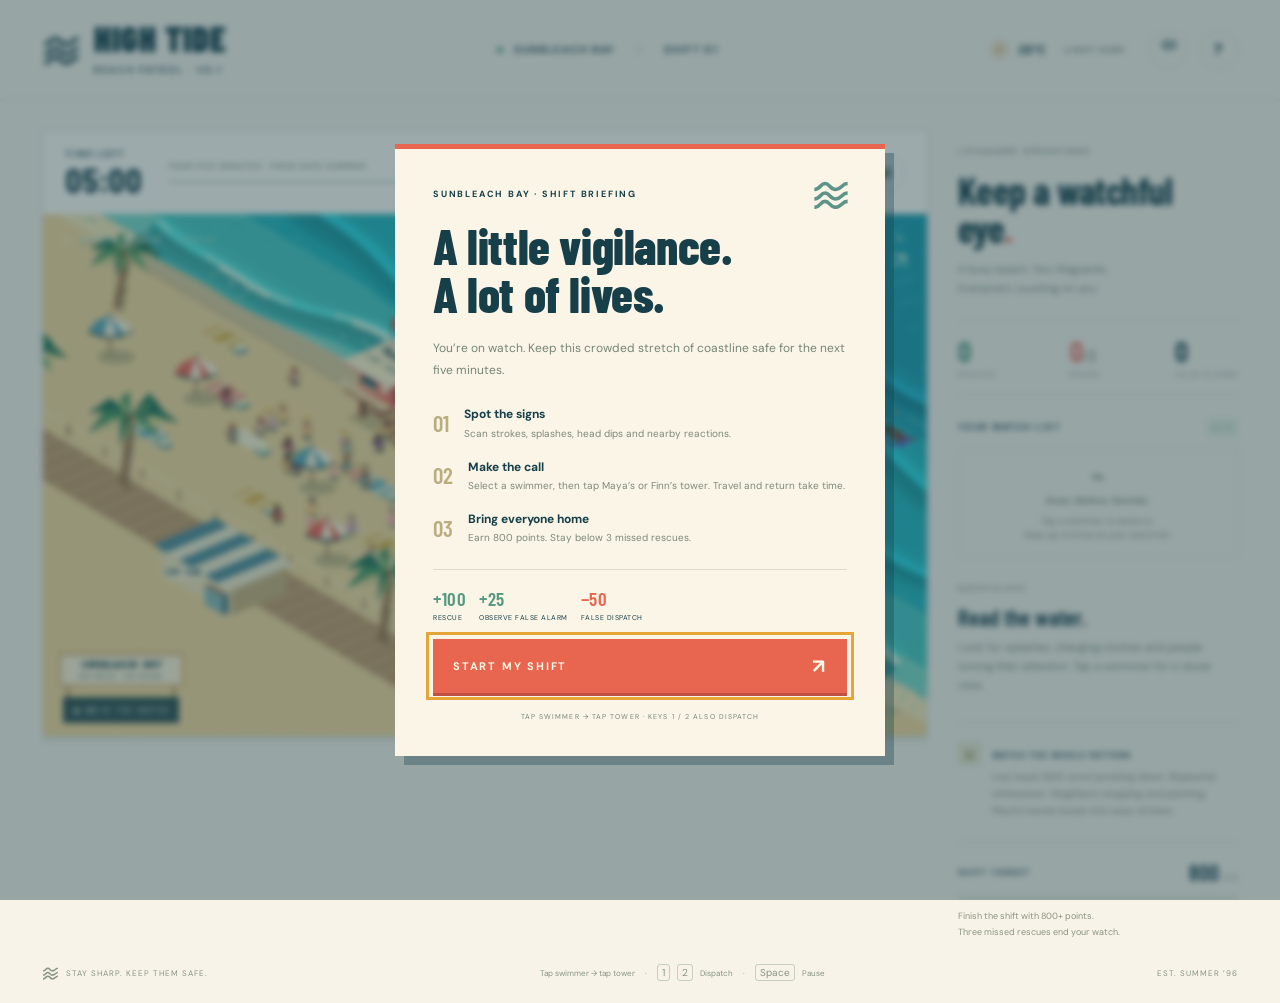
==== pixel.html @ c66c9a75 "Publish HIGH TIDE v0.1 playable browser build" ====
<!doctype html>
<html lang="en">
  <head>
    <meta charset="UTF-8" />
    <meta name="viewport" content="width=device-width, initial-scale=1.0, viewport-fit=cover" />
    <meta name="theme-color" content="#123c49" />
    <meta name="description" content="HIGH TIDE — a five-minute pixel-art lifeguard dispatch game." />
    <title>HIGH TIDE • Sunbleach Bay</title>
    <link rel="icon" href="data:image/svg+xml,%3Csvg xmlns='http://www.w3.org/2000/svg' viewBox='0 0 32 32'%3E%3Crect width='32' height='32' rx='5' fill='%23173f49'/%3E%3Cpath d='M5 12q5-8 11 0t11 0M5 21q5-8 11 0t11 0' fill='none' stroke='%23f7f3e9' stroke-width='3'/%3E%3C/svg%3E" />
    <script type="module" crossorigin src="./assets/main-Bx2XAbq7.js"></script>
    <link rel="modulepreload" crossorigin href="./assets/audio-CLJ6PYyp.js">
    <link rel="stylesheet" crossorigin href="./assets/main-CdymdX1Z.css">
  </head>
  <body>
    <main id="app"></main>
  </body>
</html>
---- assets/main-CdymdX1Z.css ----
@import "https://fonts.googleapis.com/css2?family=Barlow+Condensed:wght@500;600;700;800;900&family=DM+Sans:wght@400;500;600;700&display=swap";:root{color:#173f49;font-synthesis:none;--navy:#173f49;--cream:#f7f3e9;--red:#e86550;--green:#348575;--muted:#7a8b85;background:#f7f3e9;font-family:DM Sans,Arial,sans-serif}*{box-sizing:border-box}body{margin:0}button,a{-webkit-tap-highlight-color:transparent}button{font:inherit;cursor:pointer;color:inherit}button:disabled{cursor:default}button:focus-visible,a:focus-visible,canvas:focus-visible{outline-offset:4px;outline:3px solid #e6a537}button{transition:background .15s,transform .15s}button:active:not(:disabled){transform:translateY(2px)}[hidden]{display:none!important}.topbar{border-bottom:1px solid #d9dfd5;justify-content:space-between;align-items:center;gap:24px;height:100px;padding:0 3.3%;display:flex}.brand{color:var(--navy);letter-spacing:1px;align-items:center;gap:13px;font:900 35px/.9 Barlow Condensed,Arial Narrow,sans-serif;text-decoration:none;display:flex}.brand svg{width:39px;height:35px}.brand small{letter-spacing:2.1px;margin-top:9px;font:600 9px DM Sans,sans-serif;display:block}.location{letter-spacing:1.7px;font-size:10px;font-weight:700}.live-dot{background:#49987c;border-radius:50%;width:6px;height:6px;margin-right:7px;display:inline-block}.divider{color:#b5bdb2;margin:0 18px}.top-actions{align-items:center;gap:13px;display:flex}.weather{align-items:center;gap:8px;font-size:12px;font-weight:700;display:flex}.weather svg{color:#cb953e;width:21px;height:21px}.weather span{color:#77867b;letter-spacing:1px;margin:0 10px;font-size:9px}.icon-button{background:0 0;border:1px solid #d4dacf;border-radius:50%;flex-shrink:0;place-items:center;width:38px;height:38px;display:grid;position:relative}.icon-button:hover{background:#e9eadb}.icon-button svg{width:16px;height:16px}.help-button{font-size:16px;font-weight:700}#sound[aria-pressed=false] i{background:var(--navy);width:21px;height:2px;position:absolute;transform:rotate(-45deg)}.game-shell{grid-template-columns:minmax(0,1fr) 280px;gap:30px;max-width:1800px;margin:auto;padding:30px 3.3% 20px;display:grid}.play-column{background:#fffcf4;border:1px solid #d4d9cd;min-width:0;box-shadow:0 5px #e6e8dc}.shift-bar{align-items:center;gap:26px;height:83px;padding:15px 22px;display:flex}.eyebrow{letter-spacing:1.8px;font-size:9px;font-weight:700}.shift-clock,.score-box{flex-direction:column;gap:3px;display:flex}.shift-clock strong,.score-box strong{font-variant-numeric:tabular-nums;min-width:70px;font-family:Barlow Condensed,monospace;font-size:34px;font-weight:700;line-height:1}.score-box{text-align:right}.shift-track{flex:1}.shift-track>div:first-child{letter-spacing:1px;color:#788b80;justify-content:space-between;gap:10px;margin-bottom:9px;font-size:8px;font-weight:600;display:flex}.track{background:#e1e7d8;height:4px;overflow:hidden}.track i{background:#76a794;height:100%;transition:width .3s;display:block}.beach-wrap{aspect-ratio:1100/650;background:#26b2b7;position:relative;overflow:hidden}.beach-wrap canvas{width:100%;height:100%;image-rendering:pixelated;touch-action:none;display:block}.scene-label{color:#effde9;letter-spacing:1.5px;text-shadow:0 1px #247b79;font-size:9px;font-weight:700;position:absolute;top:20px;left:20px}.scene-label .live-dot{background:#f6ebae}.scene-label>span:last-child{opacity:.65;margin-left:14px;font-size:8px}.scene-compass{color:#e3f7d9;flex-direction:column;align-items:center;font-size:10px;display:flex;position:absolute;top:18px;right:20px}.scene-compass span{font-size:24px}.scene-bottom{letter-spacing:1.3px;color:#f9f2d3;text-shadow:1px 1px #326d6b;justify-content:space-between;font-size:8px;display:flex;position:absolute;bottom:13px;left:20px;right:20px}.scene-bottom span:first-child{background:#173f49db;padding:8px 10px}.scene-bottom span:last-child{align-self:end;padding:8px}.dispatch-deck{padding:18px 20px 20px}.deck-heading{justify-content:space-between;gap:10px;margin-bottom:13px;display:flex}.deck-heading>span:last-child{letter-spacing:1px;color:#899186;font-size:8px}.guard-grid{grid-template-columns:1fr 1fr;gap:15px;display:grid}.guard-card{text-align:left;background:#f4f3e9;border:1px solid #d7ddcf;border-left:3px solid #81ad94;align-items:center;gap:14px;min-height:85px;padding:12px;display:flex}.guard-card:hover:not(:disabled),.guard-card.can-dispatch{background:#e5eee0;border-color:#88ac93}.guard-info{flex:1;min-width:0}.guard-name{letter-spacing:1px;align-items:center;gap:7px;font:700 22px/1 Barlow Condensed,sans-serif;display:flex}kbd{vertical-align:middle;border:1px solid #c5cec1;border-radius:3px;padding:1px 4px;font:10px DM Sans,sans-serif}.guard-status{letter-spacing:.8px;color:#498a76;margin:9px 0 7px;font-size:8px;font-weight:700;display:block}.guard-track{background:#d8dfce;height:3px;display:block}.guard-track i{background:#86ad8c;height:100%;display:block}.guard-action{letter-spacing:.5px;white-space:nowrap;font-size:9px;font-weight:700}.guard-card.busy .guard-status{color:#b77734}.guard-card.busy .guard-track i{background:#d6ae6a}.portrait{width:44px;height:57px;image-rendering:pixelated;background:#e5d5a9;flex-shrink:0;position:relative;overflow:hidden}.portrait i{display:block;position:absolute}.portrait .hair{background:#6b4431;width:25px;height:27px;top:7px;left:9px}.portrait .face{background:#d8a174;width:20px;height:21px;top:14px;left:12px}.portrait .glasses{background:var(--navy);border-right:5px solid #274655;width:23px;height:5px;top:19px;left:12px}.portrait .body{background:#e5654e;width:34px;height:25px;top:36px;left:7px}.portrait .cross{color:#fff0d4;font:700 22px monospace;top:34px;left:18px}.portrait-0 .hair:after{content:"";background:#ed7156;width:31px;height:9px;position:absolute;top:-4px;left:0}.portrait-1 .hair{background:#ddbd6a;width:30px;left:6px}.portrait-1 .face{background:#edbd84}.watch-panel{flex-direction:column;padding-top:8px;display:flex}.watch-title .eyebrow{color:#7d8b7f;font-size:8px}.watch-title h1{letter-spacing:-.5px;max-width:225px;margin:13px 0;font:700 38px/.99 Barlow Condensed,sans-serif}.watch-title h1 span{color:var(--red)}.watch-title p{color:#7b897e;margin:0 0 22px;font-size:11px;line-height:1.7}.watch-summary{border-top:1px solid #d8dfd1;border-bottom:1px solid #d8dfd1;justify-content:space-between;margin-bottom:23px;padding:15px 0;display:flex}.watch-summary>div{flex-direction:column;gap:5px;display:flex}.watch-summary strong{font:600 29px/1 Barlow Condensed,sans-serif}.watch-summary strong span{color:#99a291;font-size:16px}.watch-summary>div>span{letter-spacing:1px;color:#7b887b;font-size:7px}.watch-summary>div:first-child strong{color:#3e8b76}.watch-summary>div:nth-child(2) strong{color:var(--red)}.section-label{justify-content:space-between;align-items:center;margin-bottom:12px;display:flex}.section-label h2{letter-spacing:1.5px;margin:0;font-size:9px}.section-label>span{color:#5e9b81;letter-spacing:.5px;background:#e3ecdd;padding:5px 6px;font-size:7px}#incidents{min-height:100px}.all-clear{text-align:center;color:#7f9280;border:1px dashed #cfd9c9;padding:14px 7px}.all-clear>span{font-size:26px;line-height:24px;display:block}.all-clear strong{font-size:10px}.all-clear p{margin:5px 0 0;font-size:9px}.incident{text-align:left;background:#f5ebd3;border:1px solid #e6d4a6;align-items:center;gap:9px;width:100%;min-height:57px;margin-bottom:8px;padding:11px 8px;display:flex}.incident.danger{background:#f8e8dd;border-color:#e9baaa}.incident.selected{outline-offset:1px;outline:2px solid #527e73}.incident-icon{color:#fff9db;background:#e0b858;place-items:center;width:25px;height:29px;font:700 20px Barlow Condensed,sans-serif;display:grid}.danger .incident-icon{background:var(--red)}.incident strong{font-size:11px;display:block}.incident small{color:#8d8675;margin-top:5px;font-size:8px;display:block}.incident-time{white-space:nowrap;margin-left:auto;font-size:9px;font-weight:700}.selection{border-bottom:1px solid #d6dfcf;margin-bottom:19px;padding:18px 0}.selection .eyebrow{color:#9b9e8c;font-size:8px}.selection h2{margin:7px 0;font:600 23px Barlow Condensed,sans-serif}.selection p{color:#778a7a;margin:0;font-size:11px;line-height:1.7}#selection-meta{color:#538b79;letter-spacing:.6px;margin-top:10px;font-size:8px;line-height:1.5}.field-note{align-items:start;gap:11px;margin-bottom:23px;display:flex}.note-icon{color:#9b9762;background:#e8e5c9;flex-shrink:0;place-items:center;width:23px;height:23px;font:700 19px Barlow Condensed,sans-serif;display:grid}.field-note strong{letter-spacing:1px;font-size:8px}.field-note p{color:#84917d;margin:5px 0 0;font-size:10px;line-height:1.7}.goal{border-top:1px solid #d7decf;grid-template-columns:1fr auto;align-items:center;gap:10px;margin-top:auto;padding-top:16px;display:grid}.goal>span{letter-spacing:1.4px;font-size:8px;font-weight:700}.goal>strong{font:600 22px Barlow Condensed,sans-serif}.goal small{color:#89917f;font:8px DM Sans,sans-serif}.goal .track{grid-column:1/-1}.goal p{color:#8b937f;grid-column:1/-1;margin:0;font-size:9px;line-height:1.7}footer{letter-spacing:1px;color:#879482;justify-content:space-between;gap:20px;padding:4px 3.3% 22px;font-size:8px;display:flex}footer>span{align-items:center;gap:7px;display:flex}footer svg{width:17px;height:14px}footer i{margin:0 3px;font-style:normal}footer>span:nth-child(2){letter-spacing:0}.toast{color:#fff4d7;text-align:center;opacity:0;pointer-events:none;background:#163f49ed;max-width:85%;padding:10px 18px;font-size:11px;line-height:1.5;transition:all .2s;position:absolute;bottom:50px;left:50%;transform:translate(-50%,8px)}.toast.visible{opacity:1;transform:translate(-50%)}.overlay{-webkit-backdrop-filter:blur(3px);backdrop-filter:blur(3px);z-index:20;background:#133b496b;place-items:center;padding:20px;display:grid;position:fixed;inset:0;overflow:auto}.modal{border-top:5px solid var(--red);background:#faf5e7;width:min(100%,490px);max-height:calc(100dvh - 40px);padding:32px 38px;position:relative;overflow:auto;box-shadow:9px 9px #143d4955}.modal-mark{color:#5d9489;width:38px;position:absolute;top:31px;right:35px}.modal h2{color:var(--navy);letter-spacing:-.4px;margin:20px 0;font:800 49px/.98 Barlow Condensed,sans-serif}.modal>p{color:#768576;font-size:12px;line-height:1.8}.briefing-steps{margin:23px 0}.briefing-steps>div{align-items:center;gap:15px;margin-bottom:15px;display:flex}.briefing-steps b{color:#baad7f;font:600 23px Barlow Condensed,sans-serif}.briefing-steps span{color:#7f8877;font-size:10px;line-height:1.7}.briefing-steps strong{color:var(--navy);font-size:12px;display:block}.scoring{letter-spacing:.5px;border-top:1px solid #dddcca;gap:13px;padding:17px 0;font-size:7px;display:flex}.scoring b{color:#569781;margin-bottom:3px;font:600 19px Barlow Condensed,sans-serif;display:block}.scoring span:last-child b{color:var(--red)}.primary{background:var(--red);color:#fff9e4;letter-spacing:1.8px;text-align:left;border:0;justify-content:space-between;align-items:center;width:100%;min-height:49px;padding:14px 20px;font-size:11px;font-weight:700;display:flex;box-shadow:0 3px #be5144}.primary:hover{background:#d75c49}.primary span{font-size:20px}.modal p.modal-foot{letter-spacing:1.1px;text-align:center;margin:18px 0 0;font-size:7px}.secondary{letter-spacing:1px;background:0 0;border:1px solid #cdd8c6;width:100%;margin-top:14px;padding:12px;font-size:10px}.result-symbol{color:#c9a04f;margin-bottom:15px;font-size:35px}.result-stats{border-block:1px solid #d9decd;justify-content:space-between;margin:15px 0;padding:20px 0;display:flex}.result-stats span{color:#819079;letter-spacing:1px;font-size:8px}.result-stats strong{color:var(--navy);margin-bottom:5px;font:700 36px Barlow Condensed,sans-serif;display:block}@media (width>=1600px){.game-shell{grid-template-columns:minmax(0,1fr) 310px}.watch-title h1{font-size:45px}.watch-title p,.selection p{font-size:12px}.watch-summary{padding:22px 0}.watch-panel{padding:16px 0}.incident{padding:15px 10px}.incident strong{font-size:12px}}@media (width<=1150px){.location{display:none}.game-shell{grid-template-columns:minmax(0,1fr) 240px;gap:20px;padding:24px 22px}.topbar{height:85px;padding:0 24px}.guard-action{display:none}.shift-track>div:first-child>span:first-child{max-width:170px;font-size:7px;line-height:1.5}.shift-bar{gap:16px;padding:15px}.dispatch-deck{padding:15px}.guard-grid{gap:10px}.guard-card{gap:10px;padding:10px}.watch-title h1{font-size:34px}.guard-status,.deck-heading>span:last-child{font-size:7px}footer{padding-inline:24px}footer>span:last-child{display:none}}@media (width<=800px){.topbar{height:75px;padding:0 18px}.brand{font-size:28px}.brand svg{width:30px}.brand small{font-size:7px}.weather{font-size:10px}.weather span{display:none}.top-actions{gap:8px}.game-shell{flex-direction:column;gap:20px;padding:16px;display:flex}.watch-panel{grid-template-columns:1fr 1fr;gap:18px;padding:0;display:grid}.watch-title{display:none}.watch-summary{grid-column:1/-1;margin:0;padding:12px 18px}.watch-summary strong{font-size:25px}.watch-summary>div>span{font-size:8px}.selection{border:0;margin:0;padding:0}.incident-section{grid-column:1}.field-note{display:none}.goal{grid-column:1/-1;margin:0}.goal p{display:none}.shift-bar{height:74px}.shift-clock strong,.score-box strong{font-size:30px}.scene-label{font-size:7px;top:13px;left:13px}.scene-compass{top:12px;right:12px}.scene-bottom{font-size:6px;bottom:8px;left:12px;right:12px}.scene-bottom span:last-child{display:none}footer{padding:0 18px 18px}footer>span:nth-child(2){display:none}.guard-card{min-height:83px}.toast{font-size:10px;bottom:37px}.icon-button{width:38px;height:38px}}@media (width<=480px){.topbar{height:68px;padding:0 13px}.brand{gap:8px;font-size:25px}.brand svg{width:26px}.brand small{letter-spacing:1.5px;font-size:6px}.weather{display:none}.game-shell{gap:14px;padding:10px}.shift-bar{gap:13px;height:69px;padding:12px}.shift-track>div:first-child>span:first-child{display:none}.shift-track>div:first-child{justify-content:end}.eyebrow{letter-spacing:1.3px;font-size:8px}.shift-clock strong,.score-box strong{min-width:59px;font-size:29px}.beach-wrap{aspect-ratio:1.2;scrollbar-width:thin;overflow:auto}.beach-wrap canvas{width:660px;max-width:none;height:390px}.scene-label{pointer-events:none;height:0;display:block;position:sticky;top:12px;left:12px;transform:translateY(-380px)}.scene-compass,.scene-bottom{display:none}.toast{z-index:10;width:max-content;max-width:90%;position:fixed;top:130px;bottom:auto;left:50%}.dispatch-deck{padding:12px 9px}.deck-heading{margin-bottom:10px}.deck-heading>span:last-child{letter-spacing:.4px;font-size:6px}.guard-grid{gap:8px}.guard-card{gap:7px;min-height:76px;padding:8px 6px}.guard-name{font-size:20px}.portrait{width:33px;height:49px}.portrait .face{left:8px}.portrait .hair{left:5px}.portrait .glasses{left:8px}.portrait .body{left:3px}.portrait .cross{left:14px}.guard-status{letter-spacing:.25px;font-size:6px}.watch-panel{gap:12px}.selection p{font-size:10px}.selection h2{font-size:21px}.section-label h2{letter-spacing:.7px;font-size:8px}.section-label>span{padding:4px;font-size:6px}.incident{gap:6px;padding:8px 5px}.incident strong{font-size:10px}.incident small{font-size:7px}.incident-icon{flex-shrink:0;width:20px}.incident-time{font-size:7px}.all-clear strong{font-size:9px}.all-clear p{font-size:8px}.goal{padding-top:12px}.modal{padding:25px 23px}.modal h2{font-size:42px}.modal-mark{width:30px;right:23px}.modal .eyebrow{font-size:7px}.modal-intro{font-size:11px}.scoring{gap:12px}.modal>p{font-size:11px}.briefing-steps{margin:18px 0}.briefing-steps>div{margin-bottom:12px}.beach-wrap{aspect-ratio:auto;height:330px;overflow:auto hidden}.beach-wrap canvas{touch-action:pan-x}.scene-label{transform:translateY(-380px)}.beach-wrap:after{content:"SWIPE TO SCAN THE BEACH ↔";color:#fff4d7;letter-spacing:1px;pointer-events:none;background:#173f49bb;width:max-content;padding:5px 7px;font-size:7px;display:block;position:sticky;bottom:10px;left:12px;transform:translateY(-80px)}.icon-button{min-width:40px;min-height:40px}body{padding-bottom:118px}.dispatch-deck{z-index:12;padding:11px 12px max(11px,env(safe-area-inset-bottom));background:#faf6e9;border-top:1px solid #cbd7c3;position:fixed;bottom:0;left:0;right:0;box-shadow:0 -4px 16px #173f4914}.icon-button{width:44px;height:44px}.topbar{padding-left:max(13px,env(safe-area-inset-left));padding-right:max(13px,env(safe-area-inset-right))}}#binocular-view{object-fit:contain;width:100%;height:auto;max-height:170px;image-rendering:pixelated;background:#27b6bc;border:3px solid #173f49;margin:0 0 13px}.watch-toggle{color:#345e52;letter-spacing:.8px;background:#e6eee1;border:1px solid #a9bfad;width:100%;min-height:44px;margin-top:12px;padding:8px;font-size:8px;font-weight:700;display:block}.watch-toggle:hover{background:#d4e5cc}.watch-entry{background:#eef0e3;border-color:#c7d5c2}.watch-dot{background:#7c9f89;border-radius:50%;width:7px;height:7px;margin:0 8px}.watch-entry small{color:#7b8975}.all-clear p{line-height:1.6}.selection p{min-height:40px}@media (width<=480px){#binocular-view{max-height:112px;margin-bottom:9px}.watch-toggle{padding:7px;font-size:7px}.selection p{min-height:52px}.watch-panel{padding-bottom:8px}}@media (prefers-reduced-motion:reduce){*{transition:none!important}.overlay{-webkit-backdrop-filter:none;backdrop-filter:none}}.play-column{align-self:start;width:100%}.tower-controls{pointer-events:none;position:absolute;inset:0}.tower-dispatch{pointer-events:auto;touch-action:pan-x;background:0 0;border:0;width:12.36%;min-width:64px;height:20%;min-height:60px;padding:0;position:absolute}.tower-dispatch:active:not(:disabled){transform:none}.tower-dispatch:focus-visible{outline-offset:2px;outline:2px dashed #fff3cf}.tower-accessible-status{clip-path:inset(50%);white-space:nowrap;border:0;width:1px;height:1px;margin:-1px;padding:0;position:absolute;overflow:hidden}@media (width<=480px){body{padding-bottom:0}.tower-controls{width:660px;height:390px}.tower-dispatch{min-height:72px}}
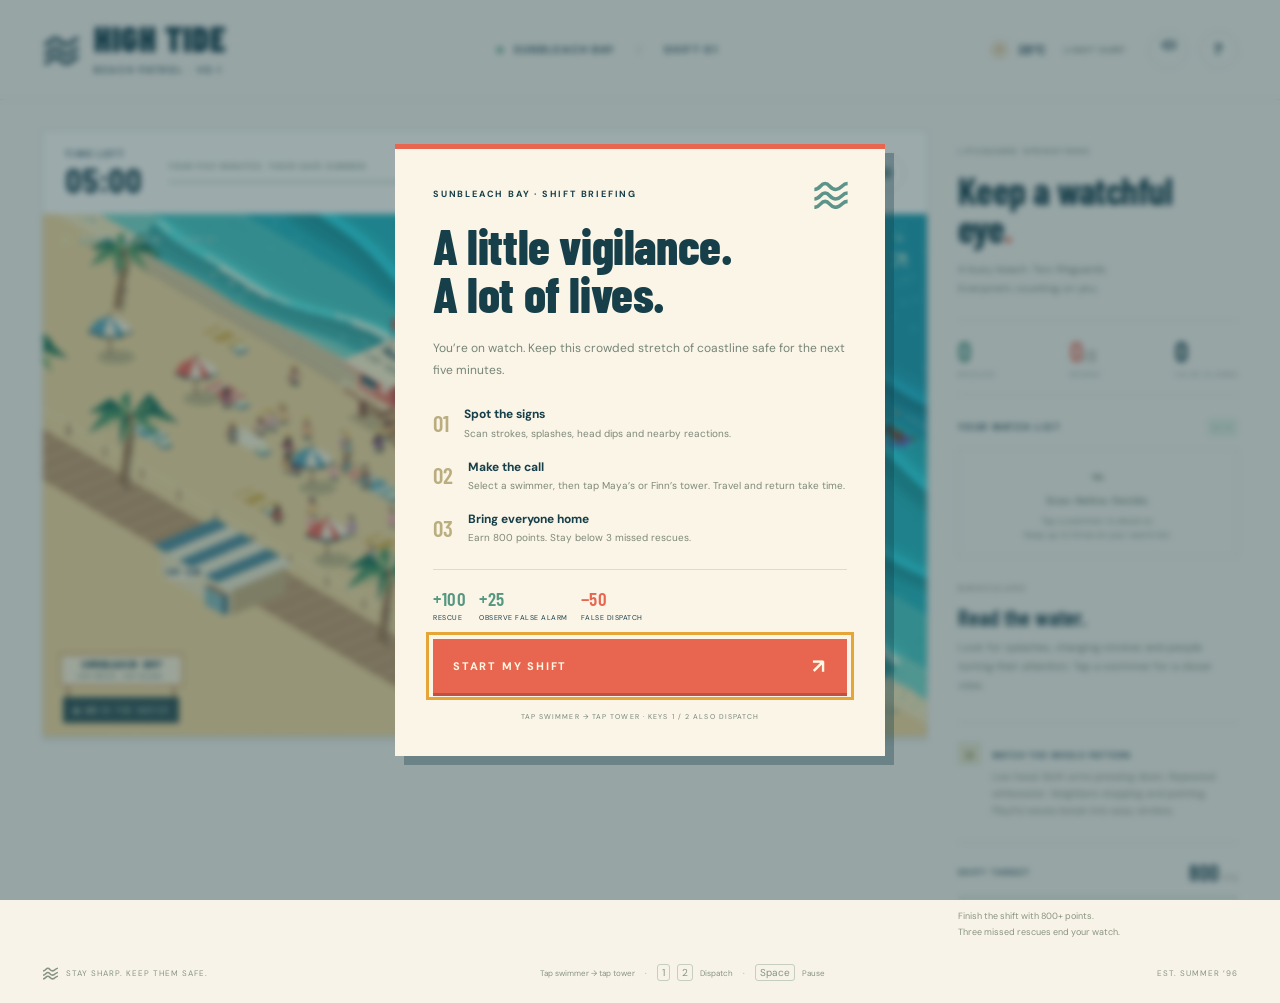
==== commit a0ceed9a: "Publish shark encounter and beach evacuation" ====
--- a/pixel.html
+++ b/pixel.html
@@ -7,8 +7,8 @@
     <meta name="description" content="HIGH TIDE — a five-minute pixel-art lifeguard dispatch game." />
     <title>HIGH TIDE • Sunbleach Bay</title>
     <link rel="icon" href="data:image/svg+xml,%3Csvg xmlns='http://www.w3.org/2000/svg' viewBox='0 0 32 32'%3E%3Crect width='32' height='32' rx='5' fill='%23173f49'/%3E%3Cpath d='M5 12q5-8 11 0t11 0M5 21q5-8 11 0t11 0' fill='none' stroke='%23f7f3e9' stroke-width='3'/%3E%3C/svg%3E" />
-    <script type="module" crossorigin src="./assets/main-Bx2XAbq7.js"></script>
-    <link rel="modulepreload" crossorigin href="./assets/audio-CLJ6PYyp.js">
+    <script type="module" crossorigin src="./assets/main-9aExFmWh.js"></script>
+    <link rel="modulepreload" crossorigin href="./assets/audio-BDE-07vD.js">
     <link rel="stylesheet" crossorigin href="./assets/main-CdymdX1Z.css">
   </head>
   <body>
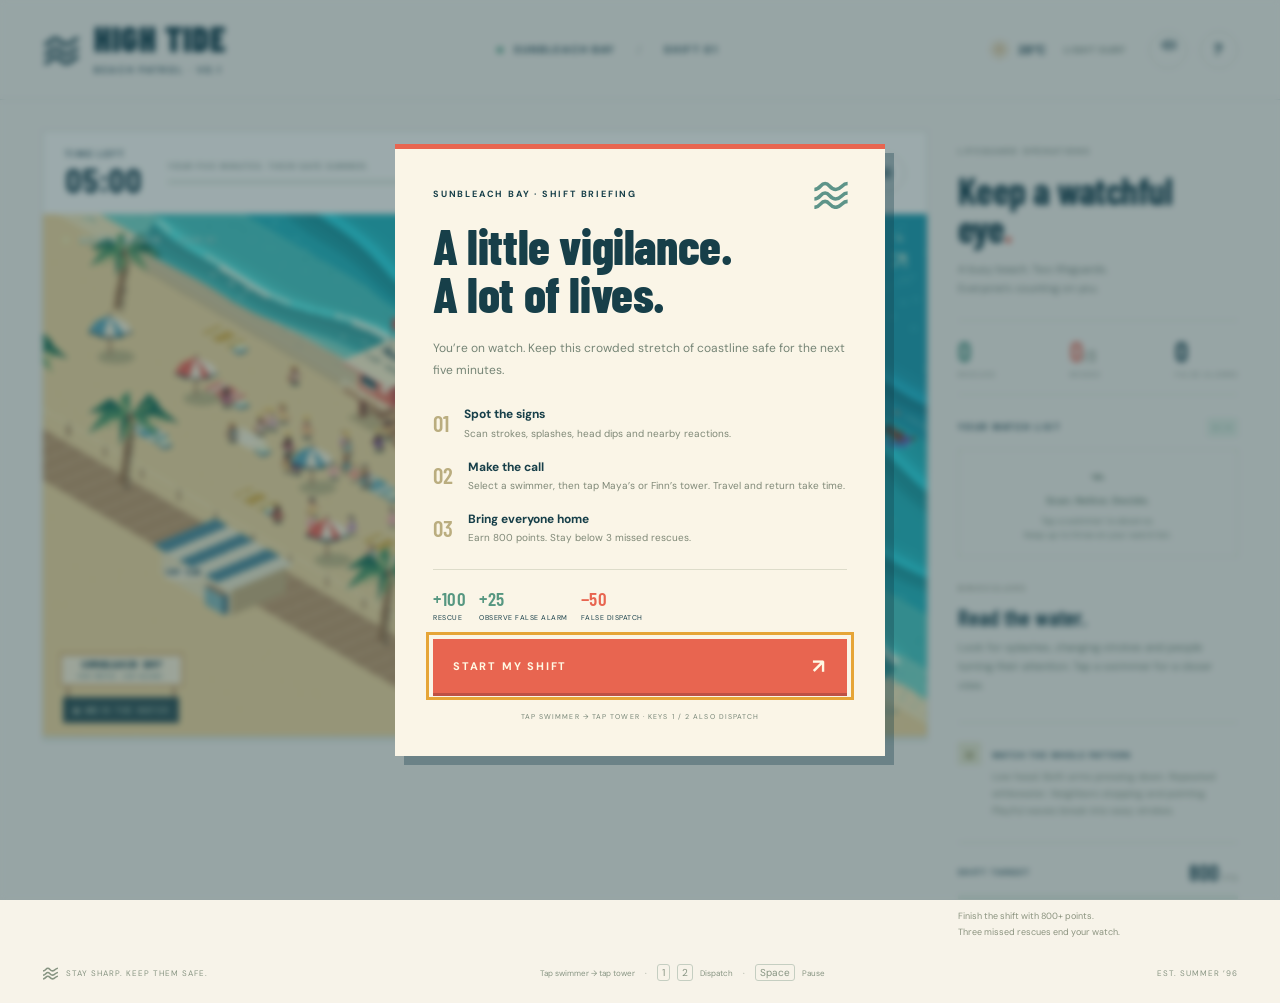
==== commit 9fb7e2fb: "Deploy offshore shark patrol and one-tap evacuation" ====
--- a/pixel.html
+++ b/pixel.html
@@ -7,8 +7,8 @@
     <meta name="description" content="HIGH TIDE — a five-minute pixel-art lifeguard dispatch game." />
     <title>HIGH TIDE • Sunbleach Bay</title>
     <link rel="icon" href="data:image/svg+xml,%3Csvg xmlns='http://www.w3.org/2000/svg' viewBox='0 0 32 32'%3E%3Crect width='32' height='32' rx='5' fill='%23173f49'/%3E%3Cpath d='M5 12q5-8 11 0t11 0M5 21q5-8 11 0t11 0' fill='none' stroke='%23f7f3e9' stroke-width='3'/%3E%3C/svg%3E" />
-    <script type="module" crossorigin src="./assets/main-9aExFmWh.js"></script>
-    <link rel="modulepreload" crossorigin href="./assets/audio-BDE-07vD.js">
+    <script type="module" crossorigin src="./assets/main-DuxN5e_D.js"></script>
+    <link rel="modulepreload" crossorigin href="./assets/audio-C08hzJ1-.js">
     <link rel="stylesheet" crossorigin href="./assets/main-CdymdX1Z.css">
   </head>
   <body>
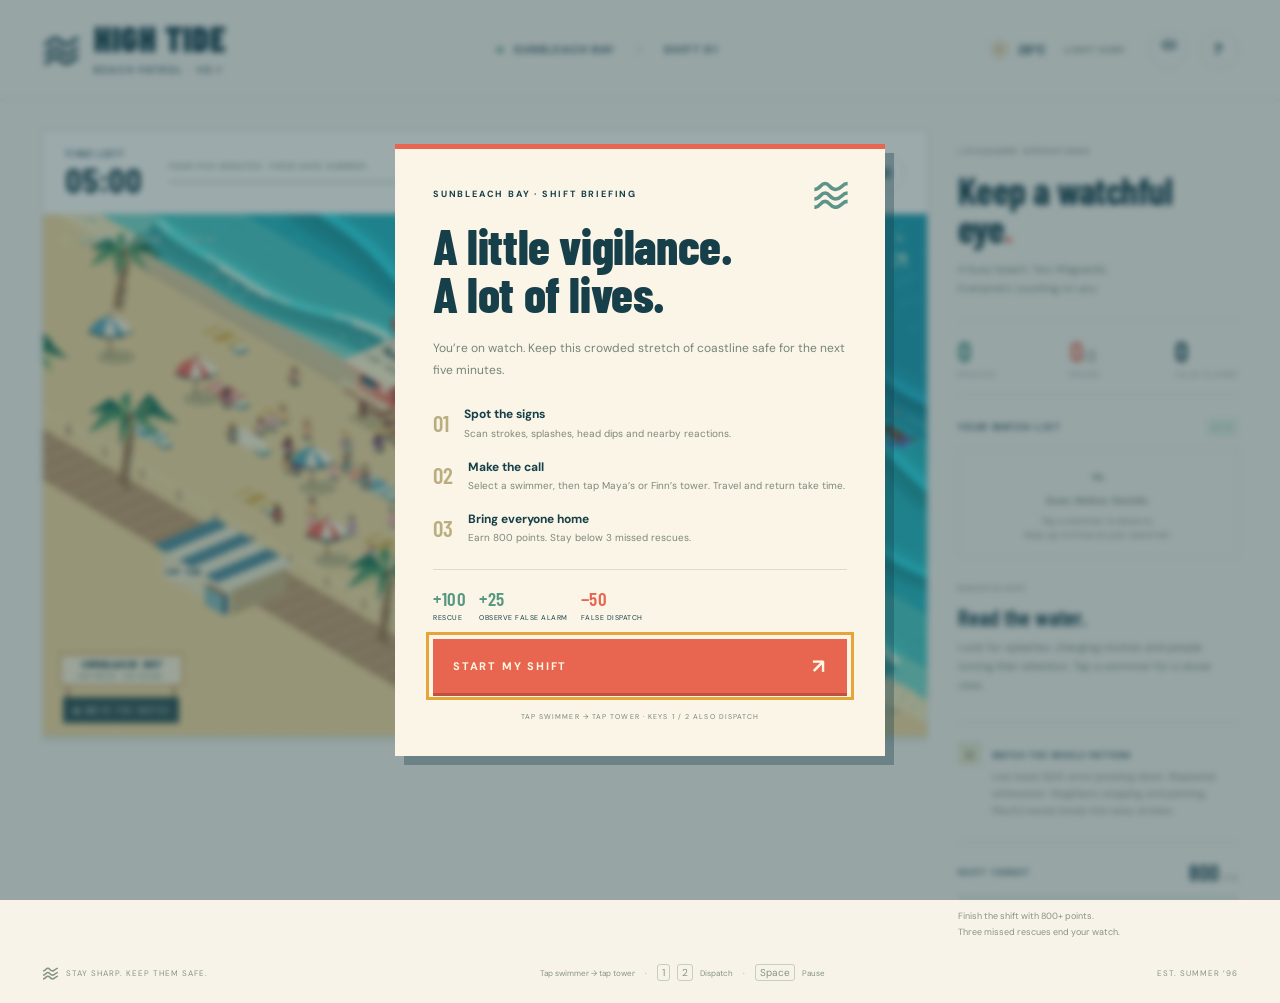
==== commit b20f346f: "Deploy randomized repeat shark encounters" ====
--- a/pixel.html
+++ b/pixel.html
@@ -7,8 +7,8 @@
     <meta name="description" content="HIGH TIDE — a five-minute pixel-art lifeguard dispatch game." />
     <title>HIGH TIDE • Sunbleach Bay</title>
     <link rel="icon" href="data:image/svg+xml,%3Csvg xmlns='http://www.w3.org/2000/svg' viewBox='0 0 32 32'%3E%3Crect width='32' height='32' rx='5' fill='%23173f49'/%3E%3Cpath d='M5 12q5-8 11 0t11 0M5 21q5-8 11 0t11 0' fill='none' stroke='%23f7f3e9' stroke-width='3'/%3E%3C/svg%3E" />
-    <script type="module" crossorigin src="./assets/main-DuxN5e_D.js"></script>
-    <link rel="modulepreload" crossorigin href="./assets/audio-C08hzJ1-.js">
+    <script type="module" crossorigin src="./assets/main-BgTtmohe.js"></script>
+    <link rel="modulepreload" crossorigin href="./assets/audio-CvPJ10oA.js">
     <link rel="stylesheet" crossorigin href="./assets/main-CdymdX1Z.css">
   </head>
   <body>
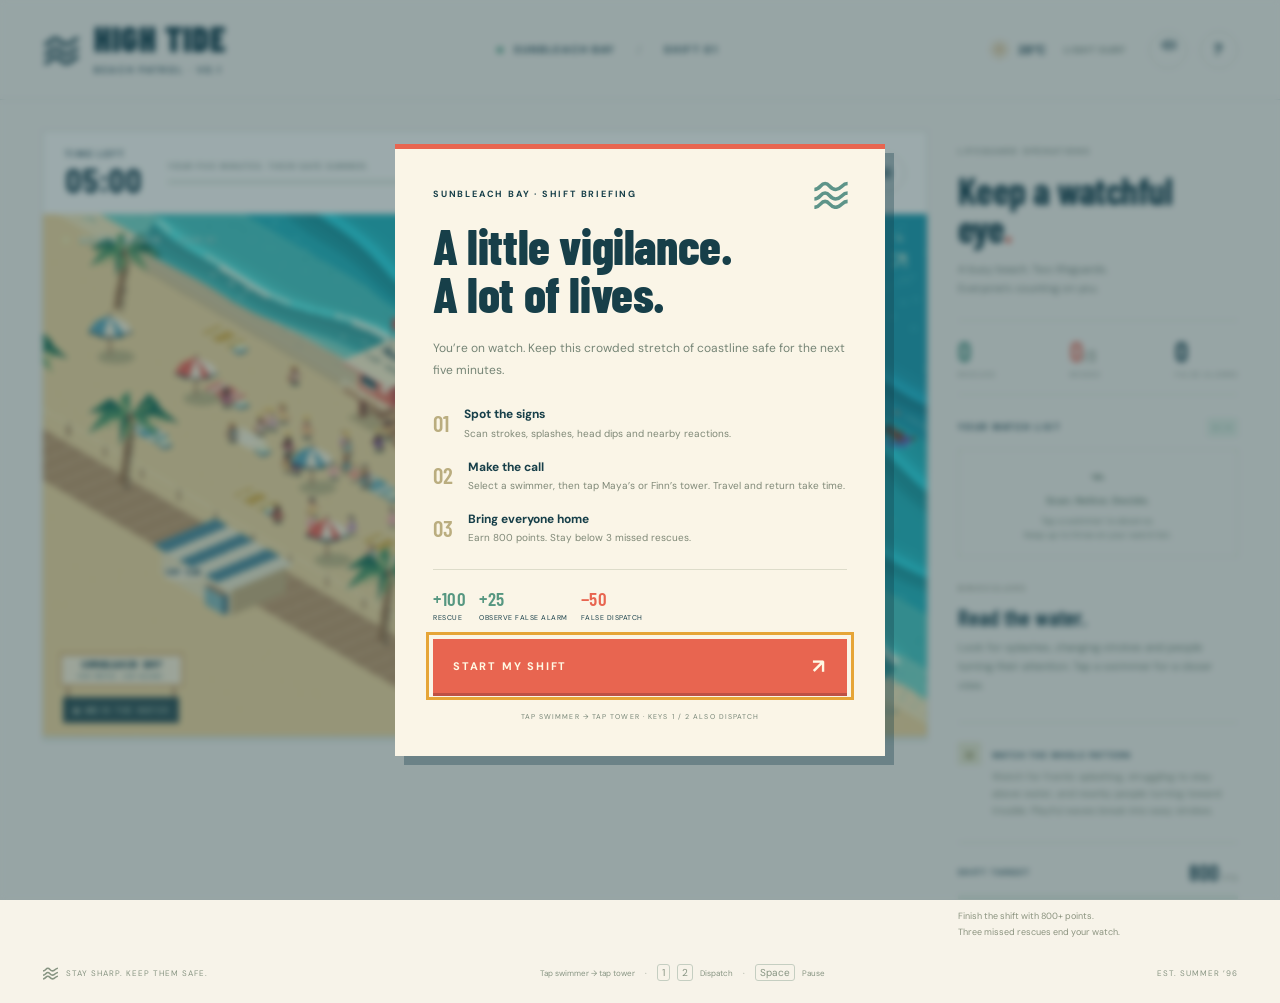
==== commit 96c36b46: "Deploy clearer distress cue wording" ====
--- a/pixel.html
+++ b/pixel.html
@@ -7,8 +7,8 @@
     <meta name="description" content="HIGH TIDE — a five-minute pixel-art lifeguard dispatch game." />
     <title>HIGH TIDE • Sunbleach Bay</title>
     <link rel="icon" href="data:image/svg+xml,%3Csvg xmlns='http://www.w3.org/2000/svg' viewBox='0 0 32 32'%3E%3Crect width='32' height='32' rx='5' fill='%23173f49'/%3E%3Cpath d='M5 12q5-8 11 0t11 0M5 21q5-8 11 0t11 0' fill='none' stroke='%23f7f3e9' stroke-width='3'/%3E%3C/svg%3E" />
-    <script type="module" crossorigin src="./assets/main-BgTtmohe.js"></script>
-    <link rel="modulepreload" crossorigin href="./assets/audio-CvPJ10oA.js">
+    <script type="module" crossorigin src="./assets/main-BfRt-CfS.js"></script>
+    <link rel="modulepreload" crossorigin href="./assets/audio-cgy1AFJ0.js">
     <link rel="stylesheet" crossorigin href="./assets/main-CdymdX1Z.css">
   </head>
   <body>
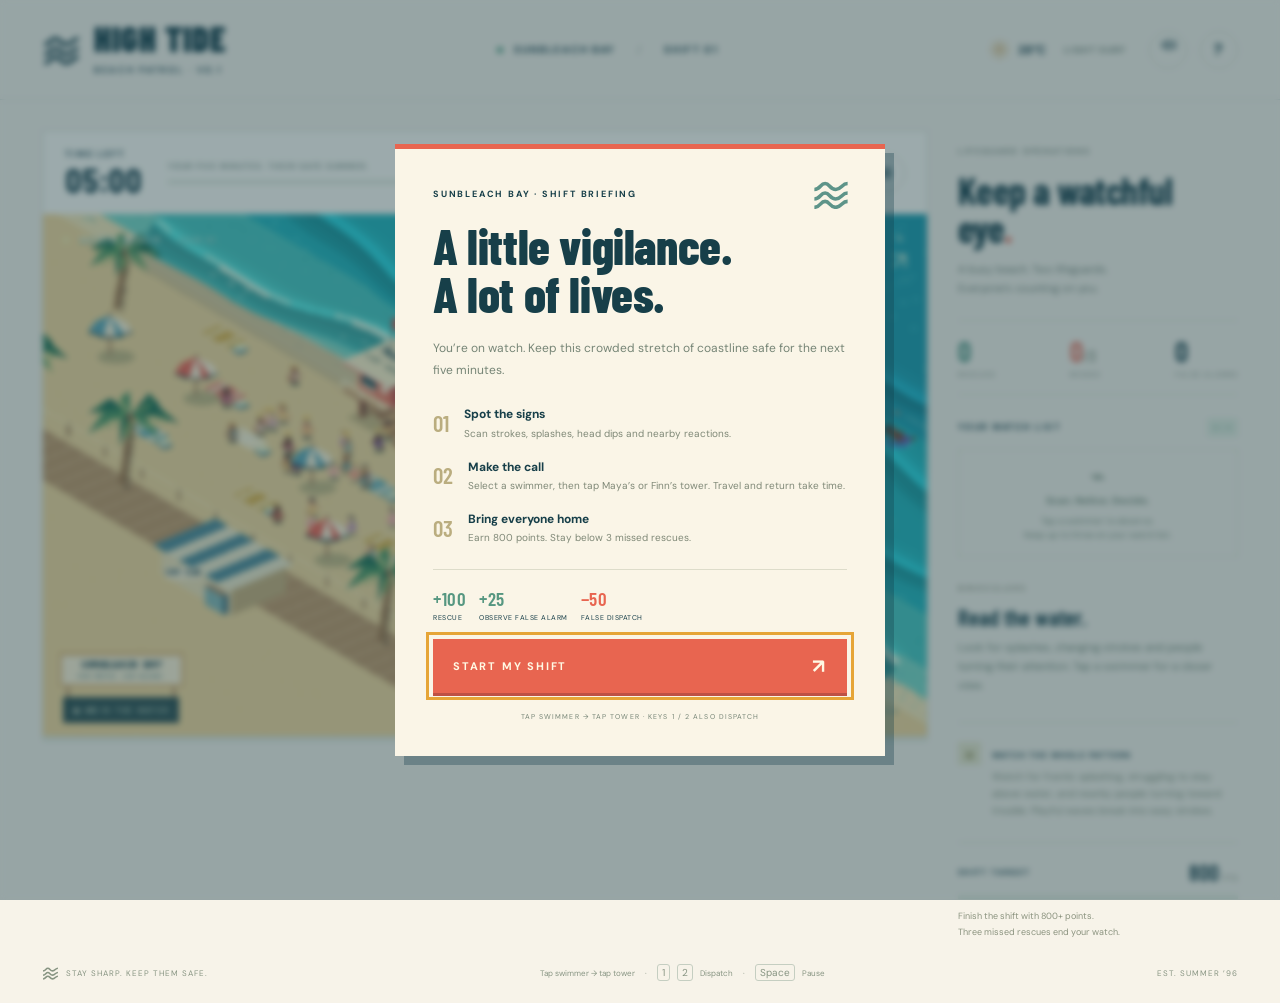
==== commit 999de8cd: "Deploy Changing Tide jellyfish shift" ====
--- a/pixel.html
+++ b/pixel.html
@@ -7,8 +7,8 @@
     <meta name="description" content="HIGH TIDE — a five-minute pixel-art lifeguard dispatch game." />
     <title>HIGH TIDE • Sunbleach Bay</title>
     <link rel="icon" href="data:image/svg+xml,%3Csvg xmlns='http://www.w3.org/2000/svg' viewBox='0 0 32 32'%3E%3Crect width='32' height='32' rx='5' fill='%23173f49'/%3E%3Cpath d='M5 12q5-8 11 0t11 0M5 21q5-8 11 0t11 0' fill='none' stroke='%23f7f3e9' stroke-width='3'/%3E%3C/svg%3E" />
-    <script type="module" crossorigin src="./assets/main-BfRt-CfS.js"></script>
-    <link rel="modulepreload" crossorigin href="./assets/audio-cgy1AFJ0.js">
+    <script type="module" crossorigin src="./assets/main-4k4mkzpR.js"></script>
+    <link rel="modulepreload" crossorigin href="./assets/audio-D-OkMCyr.js">
     <link rel="stylesheet" crossorigin href="./assets/main-CdymdX1Z.css">
   </head>
   <body>
